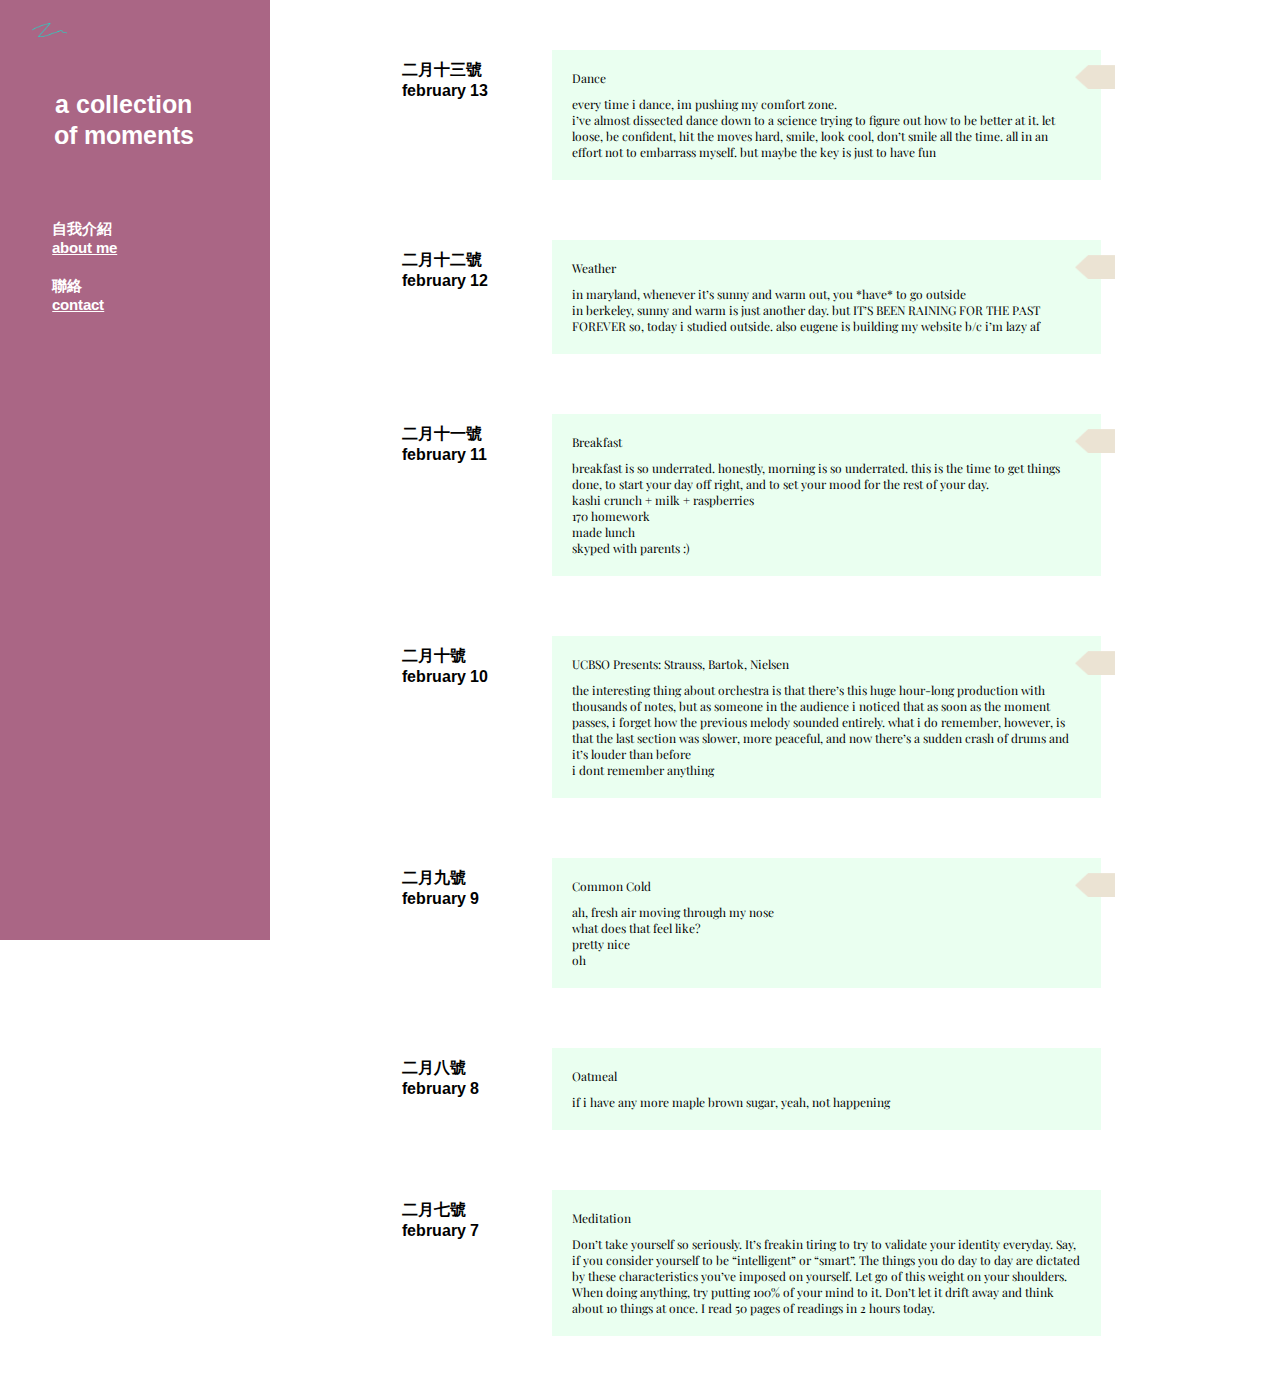
==== index.html @ 6424950f "updated context" ====
<html lang="en">
  <head>
	<meta charset="utf-8">
	<meta http-equiv="X-UA-Compatible" content="IE=edge">
	<meta name="viewport" content="width=device-width, user-scalable=no"/>
  	<link href="style.css" type="text/css" rel="StyleSheet">
	<title>collection</title>
	<link href="https://fonts.googleapis.com/css?family=Playfair+Display" rel="stylesheet">
	<link href="https://fonts.googleapis.com/css?family=Francois+One" rel="stylesheet">
	<link href="https://fonts.googleapis.com/css?family=Arimo:400,700" rel="stylesheet">
  </head>	

	<body>
		<div class = 'navbar'>
			<img id = "squiggle" src = "assets/img/squiggle.png">
			<div id = 'title'>a collection of moments</div>
			<div class = 'about'>
				<div id='c_about'>自我介紹</div>
				<a id='e_about' href = "https://www.linkedin.com/in/heather-chen6/">about me</a>
			</div>
			<div class ='contact'>
				<div id='c_contact'>聯絡</div>
				<a id='e_contact' href = "mailto:heatherchen6@gmail.com">contact</a>
			</div>
		</div>
		<div class = 'main'>
			<div class = 'element'>
			<div id = '3'>
				<img id="stickynote" src = 'assets/img/stickynote.png'>
				<div class = 'date'> 
					<div class = 'chinese'>二月十三號</div>
					<div class = 'english'>february 13</div>
				</div>
				<div class = 'body'> 
					<div class = 'title'>Dance</div>
					<div class = 'text'>
						every time i dance, im pushing my comfort zone. <br>
i’ve almost dissected dance down to a science trying to figure out how to be better at it. let loose, be confident, hit the moves hard, smile, look cool, don’t smile all the time. all in an effort not to embarrass myself. but maybe the key is just to have fun
					</div>
				</div>
			</div>
			</div>
			<div class = 'element'>
			<div id = '3'>
				<img id="stickynote" src = 'assets/img/stickynote.png'>
				<div class = 'date'> 
					<div class = 'chinese'>二月十二號</div>
					<div class = 'english'>february 12</div>
				</div>
				<div class = 'body'> 
					<div class = 'title'>Weather</div>
					<div class = 'text'>
						in maryland, whenever it’s sunny and warm out, you *have* to go outside
<br>in berkeley, sunny and warm is just another day. but IT’S BEEN RAINING FOR THE PAST FOREVER so, today i studied outside. also eugene is building my website b/c i’m lazy af
					</div>
				</div>
			</div>
			</div>
			<div class = 'element'>
			<div id = '3'>
				<img id="stickynote" src = 'assets/img/stickynote.png'>
				<div class = 'date'> 
					<div class = 'chinese'>二月十一號</div>
					<div class = 'english'>february 11</div>
				</div>
				<div class = 'body'> 
					<div class = 'title'>Breakfast</div>
					<div class = 'text'>
						breakfast is so underrated. honestly, morning is so underrated. this is the time to get things done, to start your day off right, and to set your mood for the rest of your day. <br>
kashi crunch + milk + raspberries <br>
170 homework <br>
made lunch<br>
skyped with parents :)
					</div>
				</div>
			</div>
			</div>
			<div class = 'element'>
			<div id = '3'>
				<img id="stickynote" src = 'assets/img/stickynote.png'>
				<div class = 'date'> 
					<div class = 'chinese'>二月十號</div>
					<div class = 'english'>february 10</div>
				</div>
				<div class = 'body'> 
					<div class = 'title'>UCBSO Presents: Strauss, Bartok, Nielsen</div>
					<div class = 'text'>
						
the interesting thing about orchestra is that there’s this huge hour-long production with thousands of notes, but as someone in the audience i noticed that as soon as the moment passes, i forget how the previous melody sounded entirely. what i do remember, however, is that the last section was slower, more peaceful, and now there’s a sudden crash of drums and it’s louder than before
<br>i dont remember anything
					</div>
				</div>
			</div>
			</div>
			<div class = 'element'>
			<div id = '3'>
				<img id="stickynote" src = 'assets/img/stickynote.png'>
				<div class = 'date'> 
					<div class = 'chinese'>二月九號</div>
					<div class = 'english'>february 9</div>
				</div>
				<div class = 'body'> 
					<div class = 'title'>Common Cold</div>
					<div class = 'text'>
						ah, fresh air moving through my nose<br>
						what does that feel like?<br>
						pretty nice<br>
						oh
					</div>
				</div>
			</div>
			</div>
			<div class = 'element'>
			<div id = '2'> 
				<div class = 'date'> 
					<div class = 'chinese'>二月八號</div>
					<div class = 'english'>february 8</div>
				</div>
				<div class = 'body'> 
					<div class = 'title'> Oatmeal</div>
					<div class = 'text'> if i have any more maple brown sugar, yeah, not happening
					</div>			
				</div>
			
			</div>
			</div>
			<div class = 'element'>
			<div id = '1'> 
				<div class = 'date'> 
					<div class = 'chinese'>二月七號</div>
					<div class = 'english'>february 7</div> 
				</div>
				<div class = 'body'> 
					<div class = 'title'>Meditation</div>
					<div class = 'text'>
						Don’t take yourself so seriously. It’s freakin tiring to try to validate your identity everyday. Say, if you consider yourself to be “intelligent” or “smart”. The things you do day to day are dictated by these characteristics you’ve imposed on yourself. Let go of this weight on your shoulders.
						When doing anything, try putting 100% of your mind to it. Don’t let it drift away and think about 10 things at once. I read 50 pages of readings in 2 hours today.  </div>
				</div>
			</div>
			</div>

		</div> <!-- main -->
	</body>
</html>
---- style.css ----
html, body, div, span, applet, object, iframe, h1, h2, h3, h4, h5, h6, p, blockquote, pre, a, abbr, acronym, address, big, cite, code, del, dfn, em, font, img, ins, kbd, q, s, samp, small, strike, strong, sub, sup, tt, var, b, u, i, center, dl, dt, dd, ol, ul, li, fieldset, form, label, legend, caption {
	margin: 0;
	padding: 0;
	border: 0;
	outline: 0;
	font-size: 100%;
	vertical-align: baseline;
	background: transparent;
}
html { 
	/*background: url(images/3.jpg) no-repeat center center fixed; */
	-webkit-background-size: cover;
	-moz-background-size: cover;
	-o-background-size: cover;
	background-size: cover;
}
h1 {
	font-size: 26px;
}
ul {
  list-style-type: none;
  width: 100%;
  text-align: center;
}
.navbar {
	width: 18%;
	background-color: #AA6685;
	height: 100%;
	display: block;
	padding: 20px;
	position:fixed;
}

#squiggle {
	width: 13%;
	position: absolute;
	margin-left: 4.5%;
	margin-top: 1%;
}

#e_about {
	color: white;
}

#e_contact {
	color: white;
}

#title {
	color: white;
	font-family: 'Arimo', sans-serif;
	font-size: 25px;
	text-align: center;
	margin-left: 10%;
	font-weight: 700;
	width: 70%;
	margin-top: 30%;
}

.about {
	color: white;
	font-family: 'Arimo', sans-serif;
	font-size: 15px;
	margin-left: 14%;
	font-weight: 400;
	margin-top: 30%;
	width: 75%;
	font-weight: 700;
}

.contact {
	color: white;
	font-family: 'Arimo', sans-serif;
	font-size: 15px;
	margin-left: 14%;
	font-weight: 400;
	margin-top: 20px;
	width: 75%;
	font-weight: 700;
}
.main {
	margin-left: 27%;
	display: inline-block;
	position: absolute;
	top: 0;
	font-family: 'Playfair Display', serif;
}

#stickynote {
	width: 40px;
	position: absolute;
	margin-left:72%;
	margin-top: 15px;
}
.element {
	margin: 20px;
	padding: 10px;
	margin-left: 5%;
	margin-top: 40px;
	margin-bottom: 40px;
}
.date {
	width: 150px;
	float: left;
	font-family: 'Arimo', sans-serif;
	margin-top: 10px;
	font-size: 16px;
	font-weight: 700;
}
.body {
	margin-left: 150px;
	background-color: #EAFFF0;
	max-width: 60%;
	max-height: 5%;
	padding: 10px;
	font-size: 12px;
	padding: 20px;
}

.title {
	margin-bottom: 10px;
}
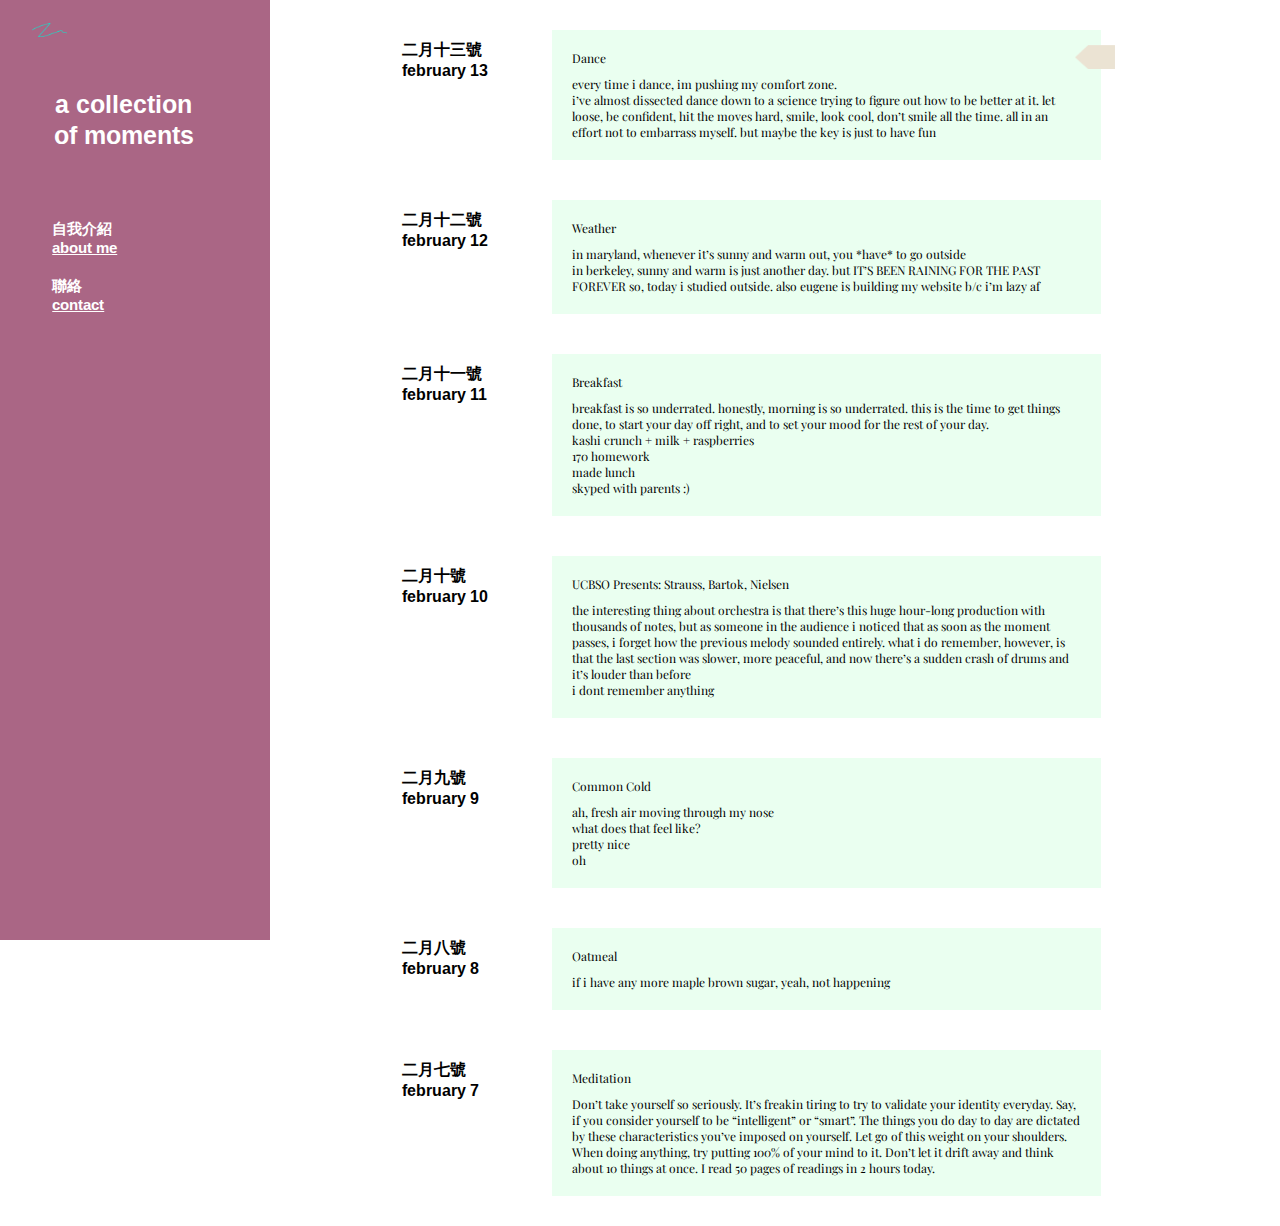
==== commit ecbb9e9b: "fixed sticky notes" ====
--- a/index.html
+++ b/index.html
@@ -42,7 +42,6 @@
 			</div>
 			<div class = 'element'>
 			<div id = '3'>
-				<img id="stickynote" src = 'assets/img/stickynote.png'>
 				<div class = 'date'> 
 					<div class = 'chinese'>二月十二號</div>
 					<div class = 'english'>february 12</div>
@@ -58,7 +57,6 @@
 			</div>
 			<div class = 'element'>
 			<div id = '3'>
-				<img id="stickynote" src = 'assets/img/stickynote.png'>
 				<div class = 'date'> 
 					<div class = 'chinese'>二月十一號</div>
 					<div class = 'english'>february 11</div>
@@ -77,7 +75,6 @@
 			</div>
 			<div class = 'element'>
 			<div id = '3'>
-				<img id="stickynote" src = 'assets/img/stickynote.png'>
 				<div class = 'date'> 
 					<div class = 'chinese'>二月十號</div>
 					<div class = 'english'>february 10</div>
@@ -94,7 +91,6 @@
 			</div>
 			<div class = 'element'>
 			<div id = '3'>
-				<img id="stickynote" src = 'assets/img/stickynote.png'>
 				<div class = 'date'> 
 					<div class = 'chinese'>二月九號</div>
 					<div class = 'english'>february 9</div>
--- a/style.css
+++ b/style.css
@@ -96,8 +96,8 @@
 	margin: 20px;
 	padding: 10px;
 	margin-left: 5%;
-	margin-top: 40px;
-	margin-bottom: 40px;
+	margin-top: 20px;
+	margin-bottom: 20px;
 }
 .date {
 	width: 150px;
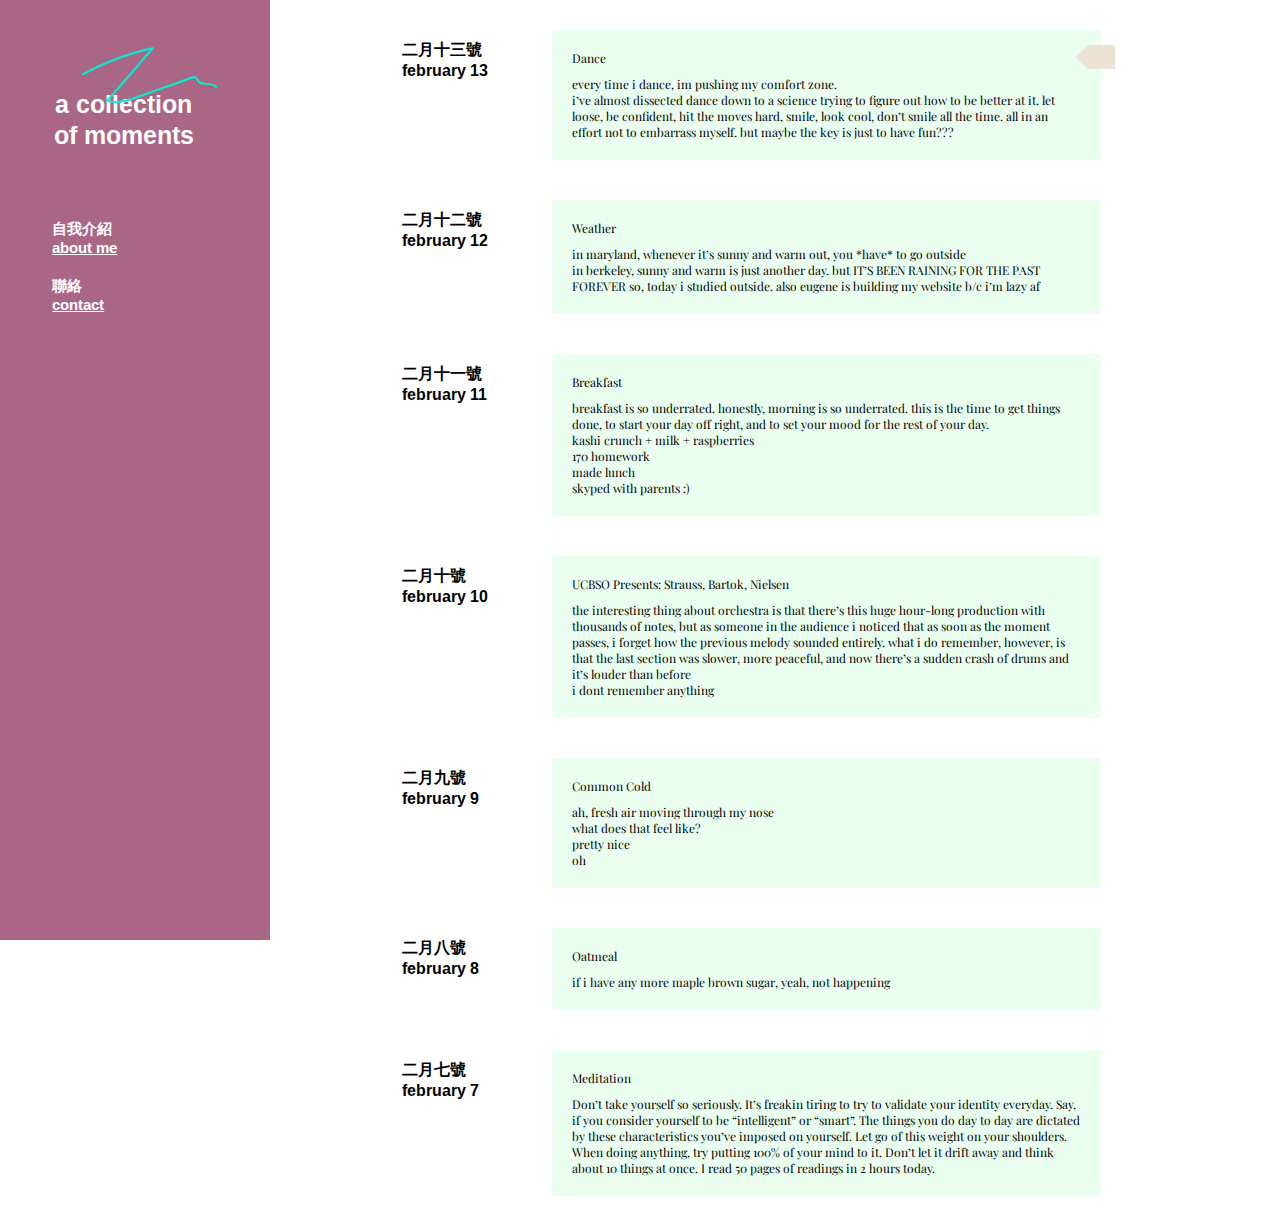
==== commit 3f3b96d7: "fixed squiggle" ====
--- a/index.html
+++ b/index.html
@@ -35,7 +35,7 @@
 					<div class = 'title'>Dance</div>
 					<div class = 'text'>
 						every time i dance, im pushing my comfort zone. <br>
-i’ve almost dissected dance down to a science trying to figure out how to be better at it. let loose, be confident, hit the moves hard, smile, look cool, don’t smile all the time. all in an effort not to embarrass myself. but maybe the key is just to have fun
+i’ve almost dissected dance down to a science trying to figure out how to be better at it. let loose, be confident, hit the moves hard, smile, look cool, don’t smile all the time. all in an effort not to embarrass myself. but maybe the key is just to have fun???
 					</div>
 				</div>
 			</div>
--- a/style.css
+++ b/style.css
@@ -32,10 +32,10 @@
 }
 
 #squiggle {
-	width: 13%;
+	width: 50%;
 	position: absolute;
-	margin-left: 4.5%;
-	margin-top: 1%;
+	margin-left: 23%;
+	margin-top: 10%;
 }
 
 #e_about {
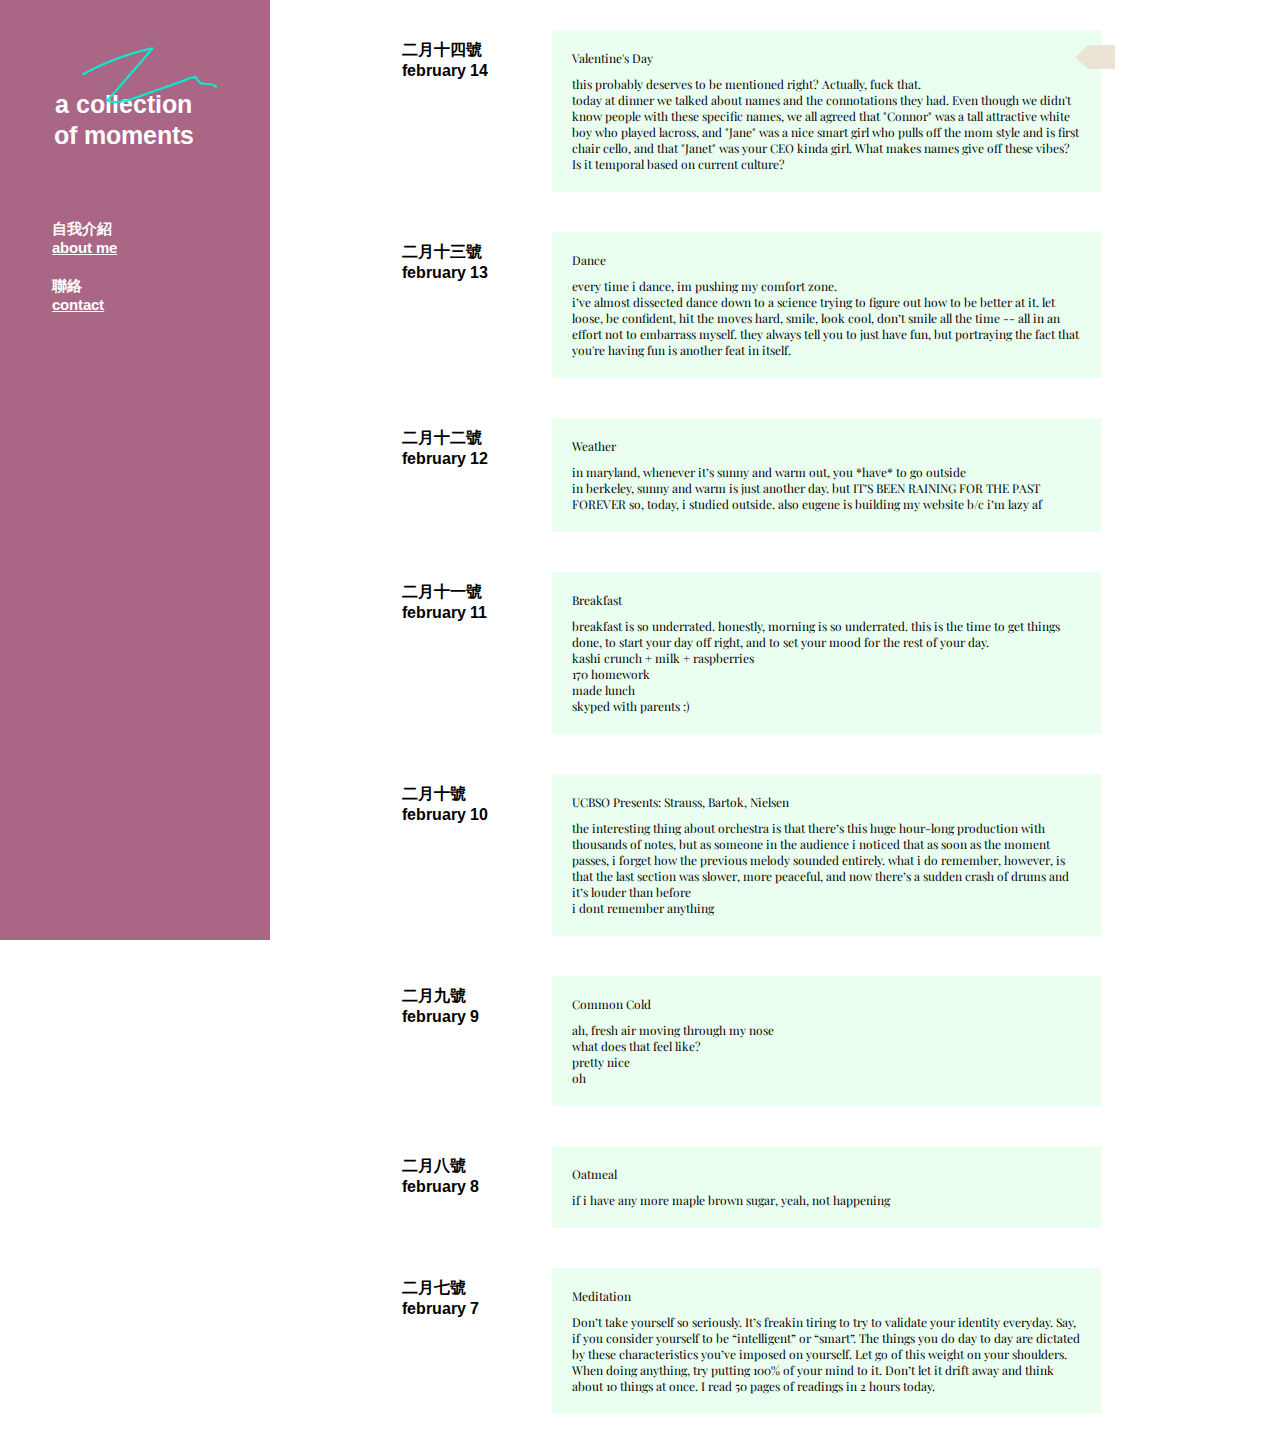
==== commit 3d4fa8ba: "todays content" ====
--- a/index.html
+++ b/index.html
@@ -25,8 +25,23 @@
 		</div>
 		<div class = 'main'>
 			<div class = 'element'>
-			<div id = '3'>
+			<div id = '8'>
 				<img id="stickynote" src = 'assets/img/stickynote.png'>
+				<div class = 'date'> 
+					<div class = 'chinese'>二月十四號</div>
+					<div class = 'english'>february 14</div>
+				</div>
+				<div class = 'body'> 
+					<div class = 'title'>Valentine's Day</div>
+					<div class = 'text'>
+						this probably deserves to be mentioned right? Actually, fuck that. <br>
+						today at dinner we talked about names and the connotations they had. Even though we didn't know people with these specific names, we all agreed that "Connor" was a tall attractive white boy who played lacross, and "Jane" was a nice smart girl who pulls off the mom style and is first chair cello, and that "Janet" was your CEO kinda girl. What makes names give off these vibes? Is it temporal based on current culture?
+					</div>
+				</div>
+			</div>
+			</div>
+			<div class = 'element'>
+			<div id = '7'>
 				<div class = 'date'> 
 					<div class = 'chinese'>二月十三號</div>
 					<div class = 'english'>february 13</div>
@@ -35,13 +50,13 @@
 					<div class = 'title'>Dance</div>
 					<div class = 'text'>
 						every time i dance, im pushing my comfort zone. <br>
-i’ve almost dissected dance down to a science trying to figure out how to be better at it. let loose, be confident, hit the moves hard, smile, look cool, don’t smile all the time. all in an effort not to embarrass myself. but maybe the key is just to have fun???
+						i’ve almost dissected dance down to a science trying to figure out how to be better at it. let loose, be confident, hit the moves hard, smile, look cool, don’t smile all the time -- all in an effort not to embarrass myself. they always tell you to just have fun, but portraying the fact that you're having fun is another feat in itself.  
 					</div>
 				</div>
 			</div>
 			</div>
 			<div class = 'element'>
-			<div id = '3'>
+			<div id = '6'>
 				<div class = 'date'> 
 					<div class = 'chinese'>二月十二號</div>
 					<div class = 'english'>february 12</div>
@@ -50,13 +65,13 @@
 					<div class = 'title'>Weather</div>
 					<div class = 'text'>
 						in maryland, whenever it’s sunny and warm out, you *have* to go outside
-<br>in berkeley, sunny and warm is just another day. but IT’S BEEN RAINING FOR THE PAST FOREVER so, today i studied outside. also eugene is building my website b/c i’m lazy af
+						<br>in berkeley, sunny and warm is just another day. but IT’S BEEN RAINING FOR THE PAST FOREVER so, today, i studied outside. also eugene is building my website b/c i’m lazy af
 					</div>
 				</div>
 			</div>
 			</div>
 			<div class = 'element'>
-			<div id = '3'>
+			<div id = '5'>
 				<div class = 'date'> 
 					<div class = 'chinese'>二月十一號</div>
 					<div class = 'english'>february 11</div>
@@ -65,16 +80,16 @@
 					<div class = 'title'>Breakfast</div>
 					<div class = 'text'>
 						breakfast is so underrated. honestly, morning is so underrated. this is the time to get things done, to start your day off right, and to set your mood for the rest of your day. <br>
-kashi crunch + milk + raspberries <br>
-170 homework <br>
-made lunch<br>
-skyped with parents :)
+						kashi crunch + milk + raspberries <br>
+						170 homework <br>
+						made lunch<br>
+						skyped with parents :)
 					</div>
 				</div>
 			</div>
 			</div>
 			<div class = 'element'>
-			<div id = '3'>
+			<div id = '4'>
 				<div class = 'date'> 
 					<div class = 'chinese'>二月十號</div>
 					<div class = 'english'>february 10</div>
@@ -82,9 +97,8 @@
 				<div class = 'body'> 
 					<div class = 'title'>UCBSO Presents: Strauss, Bartok, Nielsen</div>
 					<div class = 'text'>
-						
-the interesting thing about orchestra is that there’s this huge hour-long production with thousands of notes, but as someone in the audience i noticed that as soon as the moment passes, i forget how the previous melody sounded entirely. what i do remember, however, is that the last section was slower, more peaceful, and now there’s a sudden crash of drums and it’s louder than before
-<br>i dont remember anything
+						the interesting thing about orchestra is that there’s this huge hour-long production with thousands of notes, but as someone in the audience i noticed that as soon as the moment passes, i forget how the previous melody sounded entirely. what i do remember, however, is that the last section was slower, more peaceful, and now there’s a sudden crash of drums and it’s louder than before
+						<br>i dont remember anything
 					</div>
 				</div>
 			</div>
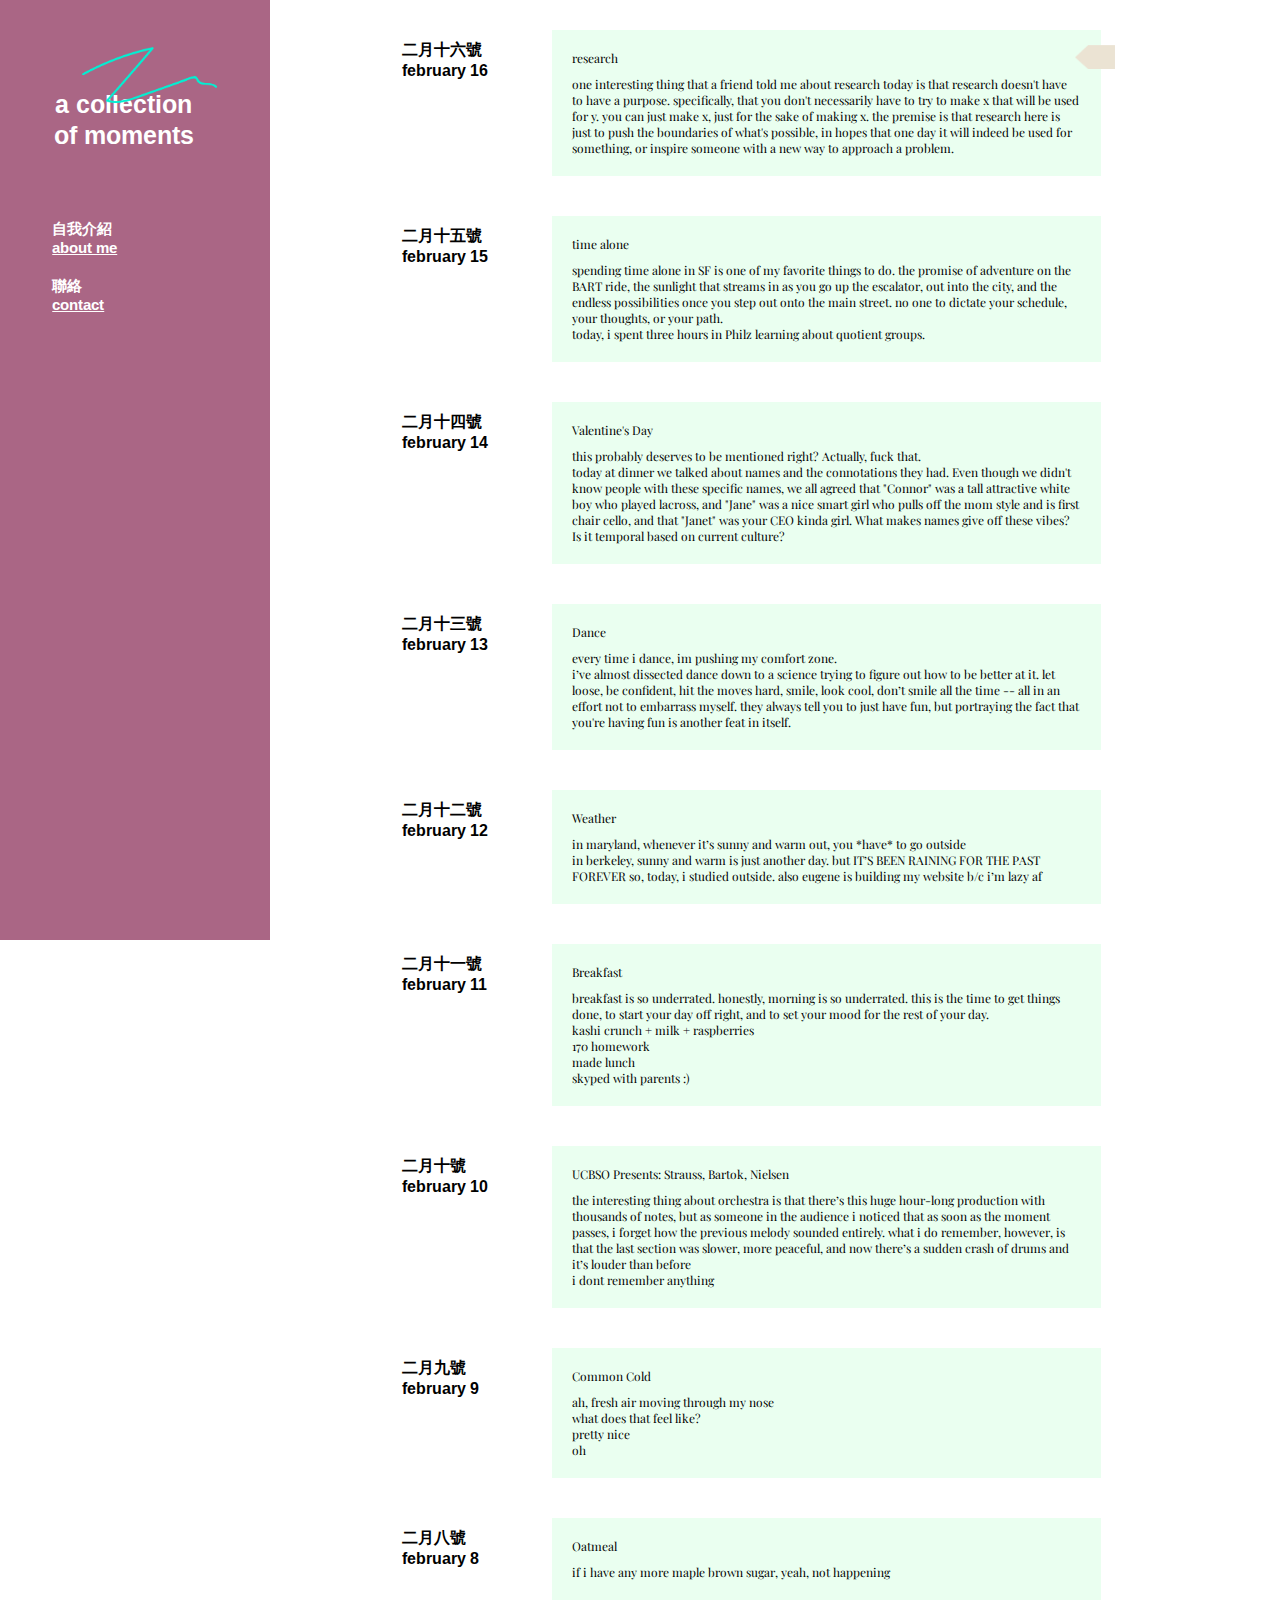
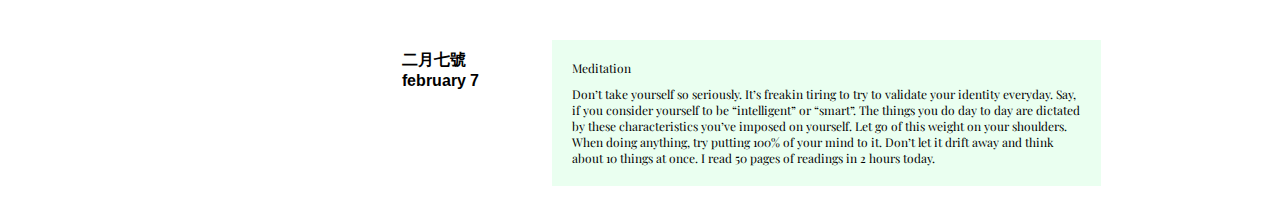
==== commit 34292908: "new content" ====
--- a/index.html
+++ b/index.html
@@ -25,8 +25,36 @@
 		</div>
 		<div class = 'main'>
 			<div class = 'element'>
+			<div id = '10'>
+				<img id="stickynote" src = 'assets/img/stickynote.png'>
+				<div class = 'date'> 
+					<div class = 'chinese'>二月十六號</div>
+					<div class = 'english'>february 16</div>
+				</div>
+				<div class = 'body'> 
+					<div class = 'title'>research</div>
+					<div class = 'text'>
+						one interesting thing that a friend told me about research today is that research doesn't have to have a purpose. specifically, that you don't necessarily have to try to make x that will be used for y. you can just make x, just for the sake of making x. the premise is that research here is just to push the boundaries of what's possible, in hopes that one day it will indeed be used for something, or inspire someone with a new way to approach a problem. 
+					</div>
+				</div>
+			</div>
+			</div>
+			<div class = 'element'>
+			<div id = '9'>
+				<div class = 'date'> 
+					<div class = 'chinese'>二月十五號</div>
+					<div class = 'english'>february 15</div>
+				</div>
+				<div class = 'body'> 
+					<div class = 'title'>time alone</div>
+					<div class = 'text'>
+						spending time alone in SF is one of my favorite things to do. the promise of adventure on the BART ride, the sunlight that streams in as you go up the escalator, out into the city, and the endless possibilities once you step out onto the main street. no one to dictate your schedule, your thoughts, or your path. <br> today, i spent three hours in Philz learning about quotient groups. 
+					</div>
+				</div>
+			</div>
+			</div>
+			<div class = 'element'>
 			<div id = '8'>
-				<img id="stickynote" src = 'assets/img/stickynote.png'>
 				<div class = 'date'> 
 					<div class = 'chinese'>二月十四號</div>
 					<div class = 'english'>february 14</div>
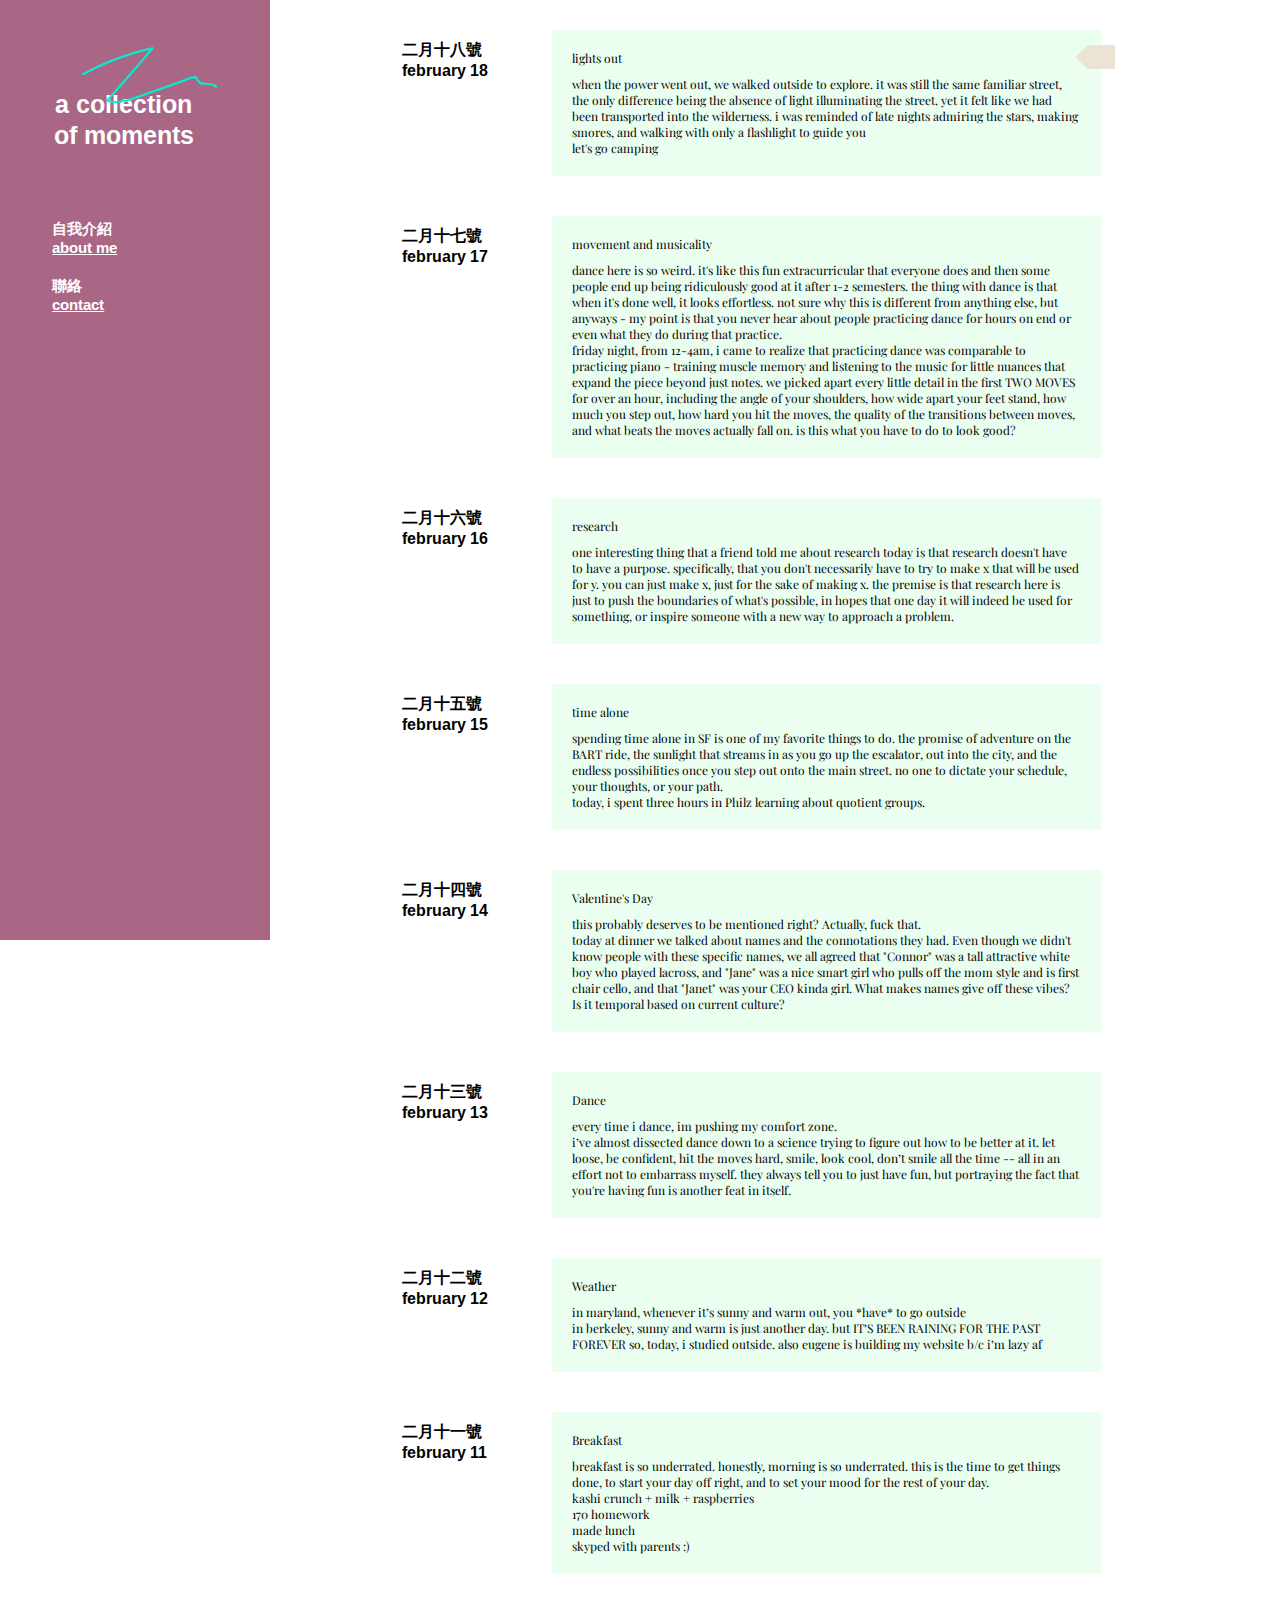
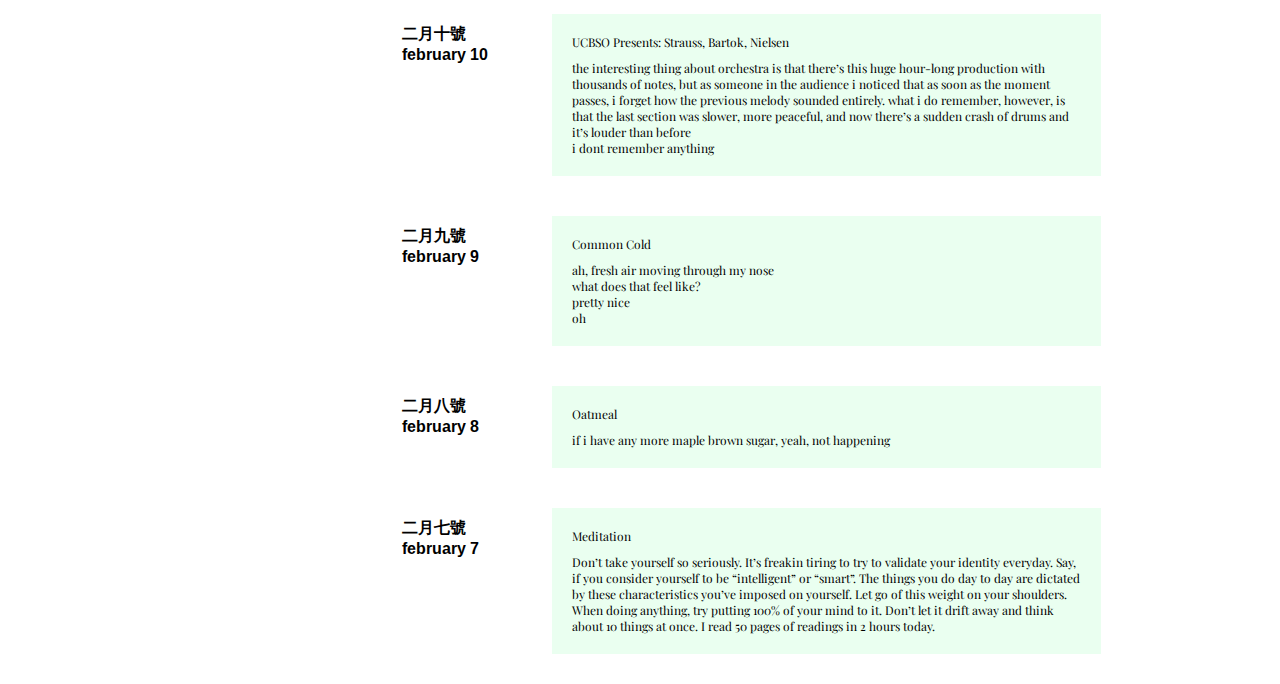
==== commit 97fcaea5: "new" ====
--- a/index.html
+++ b/index.html
@@ -25,8 +25,36 @@
 		</div>
 		<div class = 'main'>
 			<div class = 'element'>
+			<div id = '12'>
+				<img id="stickynote" src = 'assets/img/stickynote.png'>
+				<div class = 'date'> 
+					<div class = 'chinese'>二月十八號</div>
+					<div class = 'english'>february 18</div>
+				</div>
+				<div class = 'body'> 
+					<div class = 'title'>lights out</div>
+					<div class = 'text'>
+						when the power went out, we walked outside to explore. it was still the same familiar street, the only difference being the absence of light illuminating the street. yet it felt like we had been transported into the wilderness. i was reminded of late nights admiring the stars, making smores, and walking with only a flashlight to guide you <br> let's go camping
+					</div>
+				</div>
+			</div>
+			</div>
+			<div class = 'element'>
+			<div id = '11'>
+				<div class = 'date'> 
+					<div class = 'chinese'>二月十七號</div>
+					<div class = 'english'>february 17</div>
+				</div>
+				<div class = 'body'> 
+					<div class = 'title'>movement and musicality</div>
+					<div class = 'text'>
+						dance here is so weird. it's like this fun extracurricular that everyone does and then some people end up being ridiculously good at it after 1-2 semesters. the thing with dance is that when it's done well, it looks effortless. not sure why this is different from anything else, but anyways - my point is that you never hear about people practicing dance for hours on end or even what they do during that practice. <br> friday night, from 12-4am, i came to realize that practicing dance was comparable to practicing piano - training muscle memory and listening to the music for little nuances that expand the piece beyond just notes. we picked apart every little detail in the first TWO MOVES for over an hour, including the angle of your shoulders, how wide apart your feet stand, how much you step out, how hard you hit the moves, the quality of the transitions between moves, and what beats the moves actually fall on. is this what you have to do to look good?  
+					</div>
+				</div>
+			</div>
+			</div>
+			<div class = 'element'>
 			<div id = '10'>
-				<img id="stickynote" src = 'assets/img/stickynote.png'>
 				<div class = 'date'> 
 					<div class = 'chinese'>二月十六號</div>
 					<div class = 'english'>february 16</div>
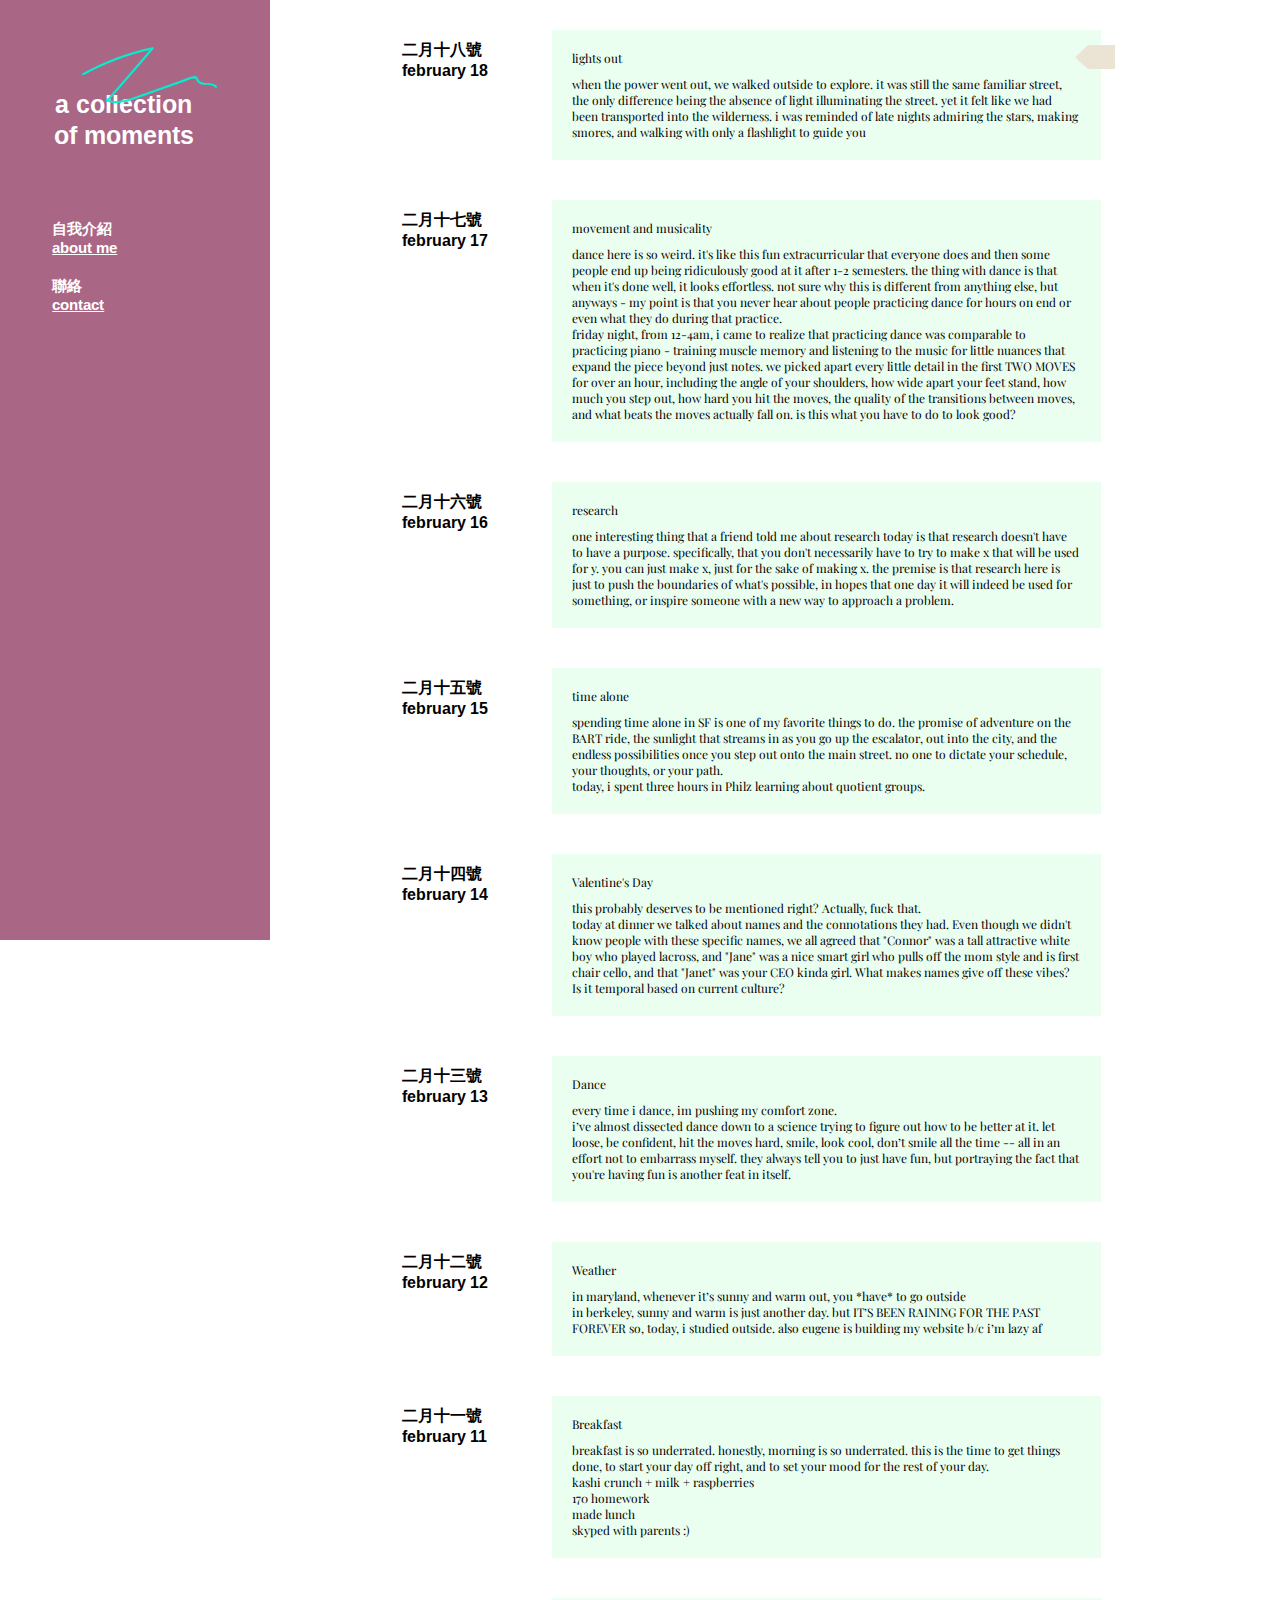
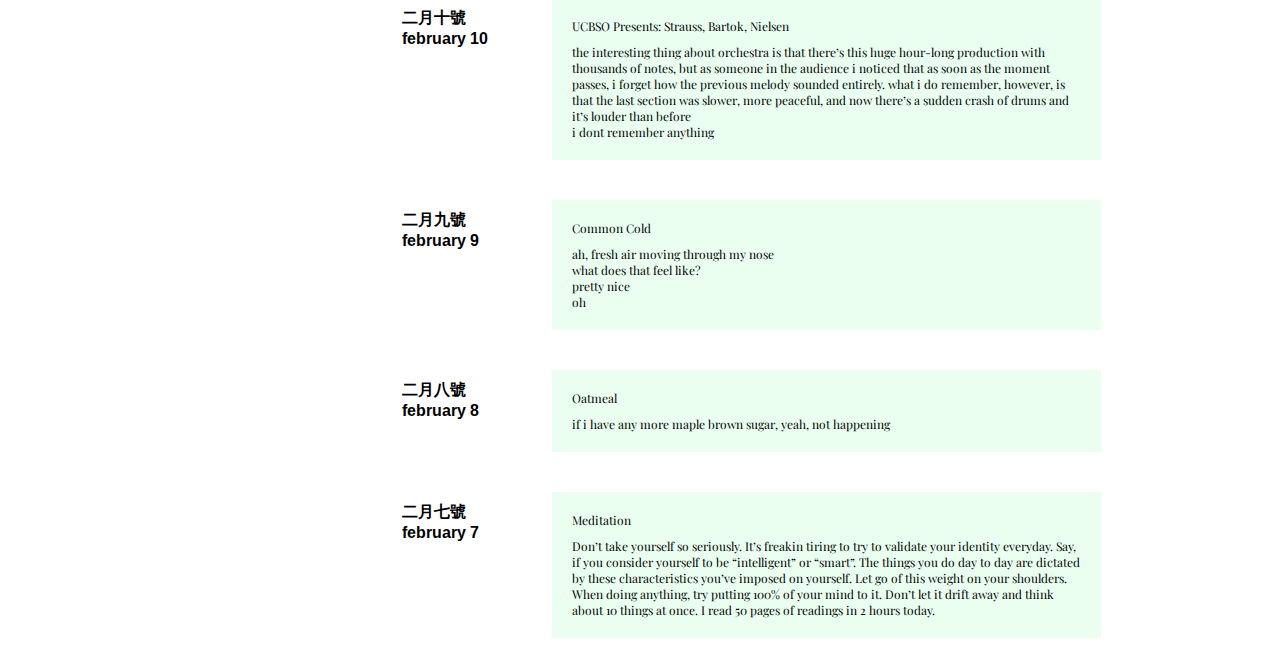
==== commit 06c542b5: "lol" ====
--- a/index.html
+++ b/index.html
@@ -34,7 +34,7 @@
 				<div class = 'body'> 
 					<div class = 'title'>lights out</div>
 					<div class = 'text'>
-						when the power went out, we walked outside to explore. it was still the same familiar street, the only difference being the absence of light illuminating the street. yet it felt like we had been transported into the wilderness. i was reminded of late nights admiring the stars, making smores, and walking with only a flashlight to guide you <br> let's go camping
+						when the power went out, we walked outside to explore. it was still the same familiar street, the only difference being the absence of light illuminating the street. yet it felt like we had been transported into the wilderness. i was reminded of late nights admiring the stars, making smores, and walking with only a flashlight to guide you 
 					</div>
 				</div>
 			</div>
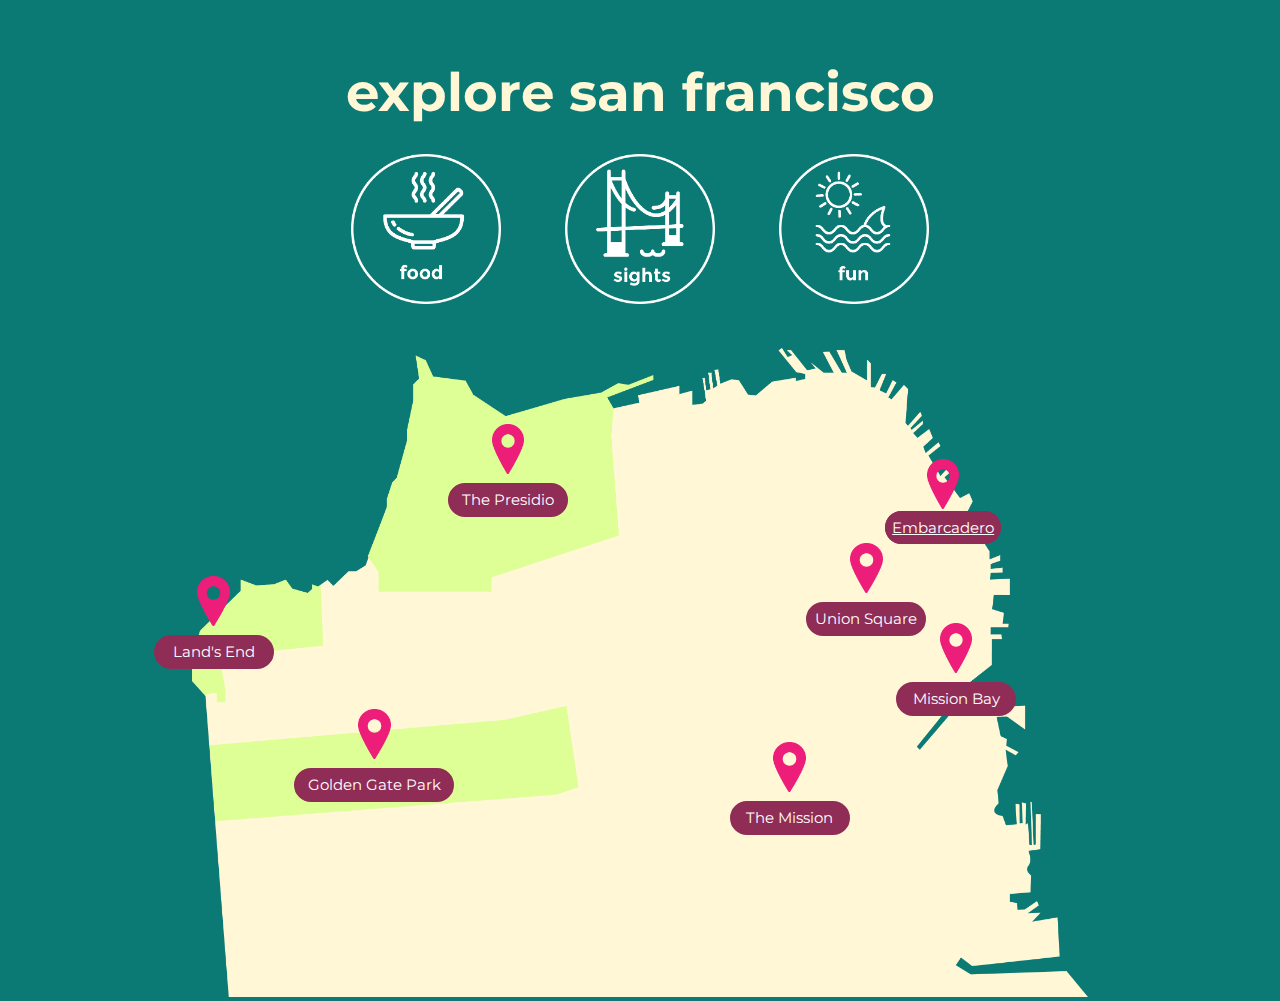
==== commit 23d5f735: "i fucked up" ====
--- a/index.html
+++ b/index.html
@@ -1,210 +1,56 @@
-<html lang="en">
-  <head>
-	<meta charset="utf-8">
-	<meta http-equiv="X-UA-Compatible" content="IE=edge">
-	<meta name="viewport" content="width=device-width, user-scalable=no"/>
-  	<link href="style.css" type="text/css" rel="StyleSheet">
-	<title>collection</title>
-	<link href="https://fonts.googleapis.com/css?family=Playfair+Display" rel="stylesheet">
-	<link href="https://fonts.googleapis.com/css?family=Francois+One" rel="stylesheet">
-	<link href="https://fonts.googleapis.com/css?family=Arimo:400,700" rel="stylesheet">
-  </head>	
-
+<!DOCTYPE html>
+<html>
+	<head>
+		<title>Explore San Francisco</title>
+		<link rel="stylesheet" href="assets/css/style.css">
+		<link rel="icon" href="assets/img/sf1.png" />
+		<script src="https://code.jquery.com/jquery-1.11.3.min.js"></script>
+		<script src = "assets/js/script.js"></script>
+		<link href="https://fonts.googleapis.com/css?family=Montserrat:400,700" rel="stylesheet">
+		<link href="https://fonts.googleapis.com/css?family=Roboto+Condensed" rel="stylesheet">
+	</head>
 	<body>
-		<div class = 'navbar'>
-			<img id = "squiggle" src = "assets/img/squiggle.png">
-			<div id = 'title'>a collection of moments</div>
-			<div class = 'about'>
-				<div id='c_about'>自我介紹</div>
-				<a id='e_about' href = "https://www.linkedin.com/in/heather-chen6/">about me</a>
+		<div id = "body-container">
+			<div id = "title">explore san francisco</div>
+			<div id = "icon-container">
+				<img class="home-icon" src="assets/img/white_food.png" />
+				<img class="home-icon" src="assets/img/white_sights.png" />
+				<img class="home-icon" src="assets/img/white_fun.png" />
 			</div>
-			<div class ='contact'>
-				<div id='c_contact'>聯絡</div>
-				<a id='e_contact' href = "mailto:heatherchen6@gmail.com">contact</a>
+			<div id="map-container">
+				<img id="map" src="assets/img/sf_map.png" />
+				<div id="lands-end">
+					<img class="pin-icon" src="assets/img/pin.png"/>
+					<div class="pin-label not-done">Land's End</div>
+				</div>	
+				<div id="the-presidio">
+					<img class="pin-icon" src="assets/img/pin.png"/>
+					<div class="pin-label not-done">The Presidio</div>
+				</div>	
+				<div id="golden-gate">
+					<img class="pin-icon" src="assets/img/pin.png"/>
+					<div class="pin-label not-done">Golden Gate Park</div>
+				</div>
+				<div id="embarcadero">
+					<img class="pin-icon" src="assets/img/pin.png"/>
+					<a href="exploreview.html" class="pin-label">Embarcadero</a>
+				</div>
+				<div id="union-square">
+					<img class="pin-icon" src="assets/img/pin.png"/>
+					<div class="pin-label not-done">Union Square</div>
+				</div>
+				<div id="mission-bay">
+					<img class="pin-icon" src="assets/img/pin.png"/>
+					<div class="pin-label not-done">Mission Bay</div>
+				</div>
+				<div id="the-mission">
+					<img class="pin-icon" src="assets/img/pin.png"/>
+					<div class="pin-label not-done">The Mission</div>
+				</div>
 			</div>
 		</div>
-		<div class = 'main'>
-			<div class = 'element'>
-			<div id = '12'>
-				<img id="stickynote" src = 'assets/img/stickynote.png'>
-				<div class = 'date'> 
-					<div class = 'chinese'>二月十八號</div>
-					<div class = 'english'>february 18</div>
-				</div>
-				<div class = 'body'> 
-					<div class = 'title'>lights out</div>
-					<div class = 'text'>
-						when the power went out, we walked outside to explore. it was still the same familiar street, the only difference being the absence of light illuminating the street. yet it felt like we had been transported into the wilderness. i was reminded of late nights admiring the stars, making smores, and walking with only a flashlight to guide you 
-					</div>
-				</div>
-			</div>
-			</div>
-			<div class = 'element'>
-			<div id = '11'>
-				<div class = 'date'> 
-					<div class = 'chinese'>二月十七號</div>
-					<div class = 'english'>february 17</div>
-				</div>
-				<div class = 'body'> 
-					<div class = 'title'>movement and musicality</div>
-					<div class = 'text'>
-						dance here is so weird. it's like this fun extracurricular that everyone does and then some people end up being ridiculously good at it after 1-2 semesters. the thing with dance is that when it's done well, it looks effortless. not sure why this is different from anything else, but anyways - my point is that you never hear about people practicing dance for hours on end or even what they do during that practice. <br> friday night, from 12-4am, i came to realize that practicing dance was comparable to practicing piano - training muscle memory and listening to the music for little nuances that expand the piece beyond just notes. we picked apart every little detail in the first TWO MOVES for over an hour, including the angle of your shoulders, how wide apart your feet stand, how much you step out, how hard you hit the moves, the quality of the transitions between moves, and what beats the moves actually fall on. is this what you have to do to look good?  
-					</div>
-				</div>
-			</div>
-			</div>
-			<div class = 'element'>
-			<div id = '10'>
-				<div class = 'date'> 
-					<div class = 'chinese'>二月十六號</div>
-					<div class = 'english'>february 16</div>
-				</div>
-				<div class = 'body'> 
-					<div class = 'title'>research</div>
-					<div class = 'text'>
-						one interesting thing that a friend told me about research today is that research doesn't have to have a purpose. specifically, that you don't necessarily have to try to make x that will be used for y. you can just make x, just for the sake of making x. the premise is that research here is just to push the boundaries of what's possible, in hopes that one day it will indeed be used for something, or inspire someone with a new way to approach a problem. 
-					</div>
-				</div>
-			</div>
-			</div>
-			<div class = 'element'>
-			<div id = '9'>
-				<div class = 'date'> 
-					<div class = 'chinese'>二月十五號</div>
-					<div class = 'english'>february 15</div>
-				</div>
-				<div class = 'body'> 
-					<div class = 'title'>time alone</div>
-					<div class = 'text'>
-						spending time alone in SF is one of my favorite things to do. the promise of adventure on the BART ride, the sunlight that streams in as you go up the escalator, out into the city, and the endless possibilities once you step out onto the main street. no one to dictate your schedule, your thoughts, or your path. <br> today, i spent three hours in Philz learning about quotient groups. 
-					</div>
-				</div>
-			</div>
-			</div>
-			<div class = 'element'>
-			<div id = '8'>
-				<div class = 'date'> 
-					<div class = 'chinese'>二月十四號</div>
-					<div class = 'english'>february 14</div>
-				</div>
-				<div class = 'body'> 
-					<div class = 'title'>Valentine's Day</div>
-					<div class = 'text'>
-						this probably deserves to be mentioned right? Actually, fuck that. <br>
-						today at dinner we talked about names and the connotations they had. Even though we didn't know people with these specific names, we all agreed that "Connor" was a tall attractive white boy who played lacross, and "Jane" was a nice smart girl who pulls off the mom style and is first chair cello, and that "Janet" was your CEO kinda girl. What makes names give off these vibes? Is it temporal based on current culture?
-					</div>
-				</div>
-			</div>
-			</div>
-			<div class = 'element'>
-			<div id = '7'>
-				<div class = 'date'> 
-					<div class = 'chinese'>二月十三號</div>
-					<div class = 'english'>february 13</div>
-				</div>
-				<div class = 'body'> 
-					<div class = 'title'>Dance</div>
-					<div class = 'text'>
-						every time i dance, im pushing my comfort zone. <br>
-						i’ve almost dissected dance down to a science trying to figure out how to be better at it. let loose, be confident, hit the moves hard, smile, look cool, don’t smile all the time -- all in an effort not to embarrass myself. they always tell you to just have fun, but portraying the fact that you're having fun is another feat in itself.  
-					</div>
-				</div>
-			</div>
-			</div>
-			<div class = 'element'>
-			<div id = '6'>
-				<div class = 'date'> 
-					<div class = 'chinese'>二月十二號</div>
-					<div class = 'english'>february 12</div>
-				</div>
-				<div class = 'body'> 
-					<div class = 'title'>Weather</div>
-					<div class = 'text'>
-						in maryland, whenever it’s sunny and warm out, you *have* to go outside
-						<br>in berkeley, sunny and warm is just another day. but IT’S BEEN RAINING FOR THE PAST FOREVER so, today, i studied outside. also eugene is building my website b/c i’m lazy af
-					</div>
-				</div>
-			</div>
-			</div>
-			<div class = 'element'>
-			<div id = '5'>
-				<div class = 'date'> 
-					<div class = 'chinese'>二月十一號</div>
-					<div class = 'english'>february 11</div>
-				</div>
-				<div class = 'body'> 
-					<div class = 'title'>Breakfast</div>
-					<div class = 'text'>
-						breakfast is so underrated. honestly, morning is so underrated. this is the time to get things done, to start your day off right, and to set your mood for the rest of your day. <br>
-						kashi crunch + milk + raspberries <br>
-						170 homework <br>
-						made lunch<br>
-						skyped with parents :)
-					</div>
-				</div>
-			</div>
-			</div>
-			<div class = 'element'>
-			<div id = '4'>
-				<div class = 'date'> 
-					<div class = 'chinese'>二月十號</div>
-					<div class = 'english'>february 10</div>
-				</div>
-				<div class = 'body'> 
-					<div class = 'title'>UCBSO Presents: Strauss, Bartok, Nielsen</div>
-					<div class = 'text'>
-						the interesting thing about orchestra is that there’s this huge hour-long production with thousands of notes, but as someone in the audience i noticed that as soon as the moment passes, i forget how the previous melody sounded entirely. what i do remember, however, is that the last section was slower, more peaceful, and now there’s a sudden crash of drums and it’s louder than before
-						<br>i dont remember anything
-					</div>
-				</div>
-			</div>
-			</div>
-			<div class = 'element'>
-			<div id = '3'>
-				<div class = 'date'> 
-					<div class = 'chinese'>二月九號</div>
-					<div class = 'english'>february 9</div>
-				</div>
-				<div class = 'body'> 
-					<div class = 'title'>Common Cold</div>
-					<div class = 'text'>
-						ah, fresh air moving through my nose<br>
-						what does that feel like?<br>
-						pretty nice<br>
-						oh
-					</div>
-				</div>
-			</div>
-			</div>
-			<div class = 'element'>
-			<div id = '2'> 
-				<div class = 'date'> 
-					<div class = 'chinese'>二月八號</div>
-					<div class = 'english'>february 8</div>
-				</div>
-				<div class = 'body'> 
-					<div class = 'title'> Oatmeal</div>
-					<div class = 'text'> if i have any more maple brown sugar, yeah, not happening
-					</div>			
-				</div>
-			
-			</div>
-			</div>
-			<div class = 'element'>
-			<div id = '1'> 
-				<div class = 'date'> 
-					<div class = 'chinese'>二月七號</div>
-					<div class = 'english'>february 7</div> 
-				</div>
-				<div class = 'body'> 
-					<div class = 'title'>Meditation</div>
-					<div class = 'text'>
-						Don’t take yourself so seriously. It’s freakin tiring to try to validate your identity everyday. Say, if you consider yourself to be “intelligent” or “smart”. The things you do day to day are dictated by these characteristics you’ve imposed on yourself. Let go of this weight on your shoulders.
-						When doing anything, try putting 100% of your mind to it. Don’t let it drift away and think about 10 things at once. I read 50 pages of readings in 2 hours today.  </div>
-				</div>
-			</div>
-			</div>
+	</body>
+</html>
 
-		</div> <!-- main -->
-	</body>
-</html>+
+
--- a/assets/css/style.css
+++ b/assets/css/style.css
@@ -0,0 +1,754 @@
+body {
+	width: 100%;
+	height: 100%;
+	background-color: #0B7A75;
+	margin: 0px;
+}
+
+#title {
+	font-family: Montserrat;
+	font-weight: 700;
+	color: #FFF7D6;
+	font-size: 53px;
+	text-align: center;
+	margin-top: 60px;
+}
+
+.home-icon {
+	width: 150px;
+	position: relative;
+	display: inline-block;
+	margin: 30px 30px;
+	text-align: center;
+}
+
+#icon-container {
+	text-align: center;
+}
+
+#map {
+	width: 70%;
+	text-align: center;
+	margin-top: 10px;
+	z-index: 1;
+}
+
+#map-container {
+	text-align: center;
+	position: relative;
+}
+
+#lands-end {
+	z-index: 2;
+	width: 120px;
+	position: absolute;
+	left: 12%;
+	bottom: 50%;
+}
+
+#the-presidio {
+	z-index: 2;
+	width: 120px;
+	position: absolute;
+	left: 35%;
+	bottom: 73%;
+}
+
+#embarcadero {
+	z-index: 2;
+	width: 120px;
+	position: absolute;
+	left: 69%;
+	bottom: 70%;
+}
+
+#golden-gate {
+	z-index: 2;
+	width: 160px;
+	position: absolute;
+	left: 23%;
+	bottom: 30%;
+}
+
+#union-square {
+	z-index: 2;
+	width: 120px;
+	position: absolute;
+	left: 63%;
+	bottom: 55%;
+}
+
+#mission-bay {
+	z-index: 2;
+	width: 120px;
+	position: absolute;
+	left: 70%;
+	bottom: 43%;
+}
+
+#the-mission {
+	z-index: 2;
+	width: 120px;
+	position: absolute;
+	left: 57%;
+	bottom: 25%;
+}
+
+.pin-icon {
+	height: 50px;
+	margin-bottom: 5px;
+
+}
+
+.pin-label {
+	color: white;
+	font-family: Montserrat;
+	background-color: #8F2D56;
+	border-radius: 20px;
+	height: 20px;
+	text-align: center;
+	padding: 5px;
+	font-size: 15px;
+	border: 2px solid #8F2D56;
+}
+
+.pin-label:hover {
+	cursor: pointer;
+	color: #8F2D56;
+	background-color: white;
+	border: 2px solid #8F2D56;
+}
+
+.coming-soon {
+	color: black;
+	padding-top: 10px;
+}
+
+#top-half {
+	width: 100%;
+	height: 500px;
+	position: relative;
+}
+
+#embarcadero-picture {
+	position: absolute;
+	width: 100%;
+	height: 100%;
+	top: 0px;
+	bottom: 0px;
+	z-index: 1;
+}
+
+#home {
+	position: absolute;
+	top: 0px;
+	height: 45px;
+	margin: 20px 20px;
+	z-index: 2;
+}
+
+#home-caption {
+	font-family: Montserrat;
+	color: white;
+	top: 60px;
+	position: absolute;
+	z-index: 2;
+	font-size: 10px;
+	width: 50px;
+	text-align: center;
+	margin:10px 17px;
+
+}
+
+#location-title {
+	color: white;
+	font-family: Montserrat;
+	font-size: 45px;
+	font-weight: 700;
+	width: 150px;
+	position: absolute;
+	z-index: 2;
+	top: 100px;
+	left: 100px;
+}
+
+#weather-container {
+	background-color: #8F2D56;
+	border: 2px solid white;
+	width: 400px;
+	height: 100px;
+	z-index: 2;
+	opacity: 0.8;
+	position: absolute;
+	top: 230px;
+	left: 100px;
+	border-radius: 15px;
+}
+
+#weather-notification {
+	background-color: #8F2D56;
+	border: 2px solid white;
+	width: 400px;
+	height: 70px;
+	z-index: 2;
+	position: absolute;
+	top: 230px;
+	left: 100px;
+	border-radius: 15px;
+	z-index: 5;
+	font-family: Montserrat;
+	color: #CCCCCC;
+	padding-top: 30px;
+	text-align: center;
+	font-size: 30px;
+	display: none;
+}
+
+#days-container {
+	width: 100%;
+	margin-left: 27px;
+}
+
+#weather-icon-container {
+	width: 100%;
+	margin-top: 20px;
+	margin-left: 10px;
+}
+
+.day-of-week {
+	color: white;
+	font-family: Roboto Condensed;
+	position: relative;
+	opacity: 1;
+	float: left;
+	margin-right: 28px;
+	margin-top: 20px;
+}
+
+.weather-icon {
+	position: relative;
+	float: left;
+	opacity: 1;
+	margin: 0px 9px;
+	height: 30px;
+	margin-top: 10px;
+}
+
+#map-circle {
+	border-radius: 420px;
+	width: 420px;
+	height: 420px;
+	position: absolute;
+	border: 4px solid white;
+	right: 200px;
+	top: 35px;
+	z-index: 2;
+}
+
+#small-map {
+	width: 350px;
+	position: relative;
+	top: 60px;
+	left: 30px;
+	z-index: 2;
+}
+
+#small-pin {
+	position: absolute;
+	z-index: 3;
+	width: 20px;
+	right: 85px;
+	top: 87px;
+}
+
+#small-pin-label {
+	color: white;
+	position: absolute;
+	font-family: Montserrat;
+	background-color: #8F2D56;
+	border-radius: 20px;
+	height: 10px;
+	text-align: center;
+	padding: 3px 4px;
+	font-size: 8px;
+	margin-top: 3px;
+	z-index: 3;
+	right: 70px;
+	top: 120px;
+}
+
+#directions-link {
+	color: white;
+	font-family: Montserrat;
+	font-size: 12px;
+	border: 2px solid white;
+	width: 130px;
+	text-align: center;
+	position: absolute;
+	padding: 5px;
+	bottom: 110px;
+	z-index: 2;
+	left: 100px;
+	margin-top: 20px;
+	border-radius: 5px;
+}
+
+#directions-link:hover {
+	background-color: #DEFF96;
+	color: #4D4D4D;
+	cursor: pointer;
+}
+
+#bottom-half {
+	width: 100%;
+	height: 700px;
+	position: relative;
+}
+
+.columns {
+	border-right: 2px solid #8F2D56;
+	background-color: white;
+	width: 33.1%;
+	height: 700px;
+	position: relative;
+	z-index: 2;
+	float: left;
+}
+
+.turqoise-icons {
+	position: absolute;
+	width: 122px;
+	margin-top: 30px;
+	margin-left: 150px;
+	left: calc(50%-61px);
+}
+
+.explore-pics {
+	position: relative;
+	width: 300px;
+	left: 60px;
+	margin-top: 40px;
+	top: 140px;
+}
+
+
+.explore-top {
+	position: absolute;
+	border: 3px solid #B3B3B3;
+	color: #B3B3B3;
+	font-family: Roboto Condensed;
+	z-index: 2;
+	font-size: 25px;
+	padding: 5px 5px;
+	text-align: center;
+	top: 255px;
+	left: 115px;
+}
+
+#gotts-info {
+	position: absolute;
+	font-family: Roboto Condensed;
+	background-color: #0B7A75;
+	color: white;
+	left: 60px;
+	top: 190px;
+	padding: 20px 20px;
+	width: 260px;
+	z-index: 5;
+	display: none;
+}
+
+#g-x {
+	position: absolute;
+	right: 5px;
+	top: 5px;
+	width: 20px;
+	height: 20px;
+	text-align: center;
+}
+
+#g-x:hover {
+	cursor: pointer;
+	background-color: #FF1334;
+	border-radius: 20px;
+}
+
+#h-x {
+	position: absolute;
+	right: 5px;
+	top: 5px;
+	width: 20px;
+	height: 20px;
+	text-align: center;
+}
+
+#h-x:hover {
+	cursor: pointer;
+	background-color: #FF1334;
+	border-radius: 20px;
+
+}
+
+#humphrey-info {
+	font-family: Roboto Condensed;
+	background-color: #0B7A75;
+	color: white;
+	position: absolute;
+	width: 260px;
+	left: 60px;
+	padding: 20px 20px;
+	top: 440px;
+	z-index: 5;
+	display: none;
+}
+
+#ferry-info {
+	position: absolute;
+	font-family: Roboto Condensed;
+	background-color: #0B7A75;
+	color: white;
+	left: 60px;
+	top: 205px;
+	padding: 20px 20px;
+	width: 260px;
+	z-index: 5;
+	display: none;
+}
+
+#f-x {
+	position: absolute;
+	right: 5px;
+	top: 5px;
+	width: 20px;
+	height: 20px;
+	text-align: center;
+}
+
+#f-x:hover {
+	cursor: pointer;
+	background-color: #FF1334;
+	border-radius: 20px;
+}
+
+#bridge-info {
+	position: absolute;
+	font-family: Roboto Condensed;
+	background-color: #0B7A75;
+	color: white;
+	left: 60px;
+	top: 460px;
+	padding: 20px 20px;
+	width: 260px;
+	z-index: 5;
+	display: none;
+}
+
+#b-x {
+	position: absolute;
+	right: 5px;
+	top: 5px;
+	width: 20px;
+	height: 20px;
+	text-align: center;
+}
+
+#b-x:hover {
+	cursor: pointer;
+	background-color: #FF1334;
+	border-radius: 20px;
+}
+
+#exploratorium-info {
+	position: absolute;
+	font-family: Roboto Condensed;
+	background-color: #0B7A75;
+	color: white;
+	left: 60px;
+	top: 185px;
+	padding: 20px 20px;
+	width: 260px;
+	z-index: 5;
+	display: none;
+}
+
+#e-x {
+	position: absolute;
+	right: 5px;
+	top: 5px;
+	width: 20px;
+	height: 20px;
+	text-align: center;
+}
+
+#e-x:hover {
+	cursor: pointer;
+	background-color: #FF1334;
+	border-radius: 20px;
+}
+
+#aquarium-info {
+	position: absolute;
+	font-family: Roboto Condensed;
+	background-color: #0B7A75;
+	color: white;
+	left: 60px;
+	top: 445px;
+	padding: 20px 20px;
+	width: 260px;
+	z-index: 5;
+	display: none;
+}
+
+#a-x {
+	position: absolute;
+	right: 5px;
+	top: 5px;
+	width: 20px;
+	height: 20px;
+	text-align: center;
+}
+
+#a-x:hover {
+	cursor: pointer;
+	background-color: #FF1334;
+	border-radius: 20px;
+}
+
+.explore-bottom {
+	position: absolute;
+	border: 3px solid #B3B3B3;
+	color: #B3B3B3;
+	font-family: Roboto Condensed;
+	z-index: 2;
+	font-size: 25px;
+	padding: 5px 5px;
+	text-align: center;
+	top: 73%;
+}
+
+#hs {
+	left: 85px;
+}
+
+#bridge {
+	left: 73px;
+}
+
+#aq {
+	left: 85px;
+}
+
+.explore-top:hover {
+	color: white;
+	cursor: pointer;
+	border: 3px solid white;
+}
+.explore-bottom:hover {
+	color: white;
+	cursor: pointer;
+	border: 3px solid white;
+}
+
+
+#direction-title {
+	font-family: Montserrat;
+	font-size: 30px;
+	color:#FFF7D6;
+	font-weight: 700;
+	position: absolute;
+	left:400px;
+	top: 100px;
+}
+
+.location-search input[type = "text"] {
+	position: relative;
+	top: 150px;
+	float: left;
+	margin-right: 80px;
+	margin-top: 30px;
+	height: 30px;
+	width: 150px;
+	left: 390px;
+	font-family: Montserrat;
+	border-radius: 3px;
+	font-size: 12px;
+	padding-left: 10px;
+}
+
+#arrow {
+	width: 40px;
+	position: absolute;
+	top: 180px;
+	left: 578px;
+}
+
+#go {
+	font-family: Montserrat;
+	background-color: #FF8296;
+	color: white;
+	width: 40px;
+	height: 20px;
+	position: absolute;
+	font-size: 14px;
+	text-align: center;
+	left: 825px;
+	top: 181px;
+	padding: 5px;
+	border-radius: 2px;
+	border: 2px solid #FF8296;
+}
+
+#go:hover {
+	cursor: pointer;
+	font-size: 16px;
+	padding: 7px;
+	top: 180px;
+	border: 2px solid #FF8296;
+}
+
+#background {
+	background-color: white;
+	width: 100%;
+	height: 350px;
+	position: relative;
+	display:none;
+
+}
+
+#search {
+	height: 350px;
+	position: relative;
+	top: 150px;
+}
+
+#transit-line {
+	width: 80%;
+	position: absolute;
+	left: 120px;
+	top: 50%;
+}
+
+.locations {
+	color: black;
+	font-family: Roboto Condensed;
+	position: absolute;
+	top: 57%;
+	font-size: 15px;
+}
+
+#my-location {
+	left: 90px;
+}
+
+#bus-stop {
+	left: 170px;
+	width: 125px;
+	text-align: center;
+}
+
+#r-bart {
+	left: 350px;
+}
+
+#e-bart {
+	left: 920px;
+}
+
+#destination {
+	left: 1085px;
+}
+
+.time {
+	color: #8F2D56;
+	font-family: Roboto Condensed;
+	font-size: 15px;
+	position: absolute;
+	top: 15%;
+	text-align: center;
+}
+
+.distance {
+	color: #8F2D56;
+	font-family: Roboto Condensed;
+	font-size: 15px;
+	position: absolute;
+	top: 20%;
+	text-align: center;
+}
+
+#t1 {
+	left: 160px;
+}
+#t2 {
+	left: 290px;
+}
+#t3 {
+	left: 650px;
+}
+#t4 {
+	left: 1020px;
+}
+
+#d1 {
+	left: 160px;
+}
+#d2 {
+	left: 295px;
+}
+#d3 {
+	left: 660px;
+}
+#d4 {
+	left: 1022px;
+}
+
+.t-label {
+	color: black;
+	font-family: Roboto Condensed;
+	position: absolute;
+	font-size: 15px;
+	text-align: center;
+	top: 45%;
+}
+
+#w1 {
+	left: 165px;
+}
+#act {
+	left: 290px;
+}
+#bt {
+	left: 665px;
+}
+#w2 {
+	left: 1035px;
+}
+
+.t-images {
+	position: absolute;
+}
+
+#walk1 {
+	width: 30px;
+	left: 165px;
+	top: 27%;
+}
+
+#bus {
+	width: 70px;
+	left: 290px;
+	top: 30%;
+}
+
+#bart {
+	width: 250px;
+	left: 555px;
+	top: 29%;
+}
+
+#walk2 {
+	width: 30px;
+	left: 1035px;
+	top: 27%;
+}
+
